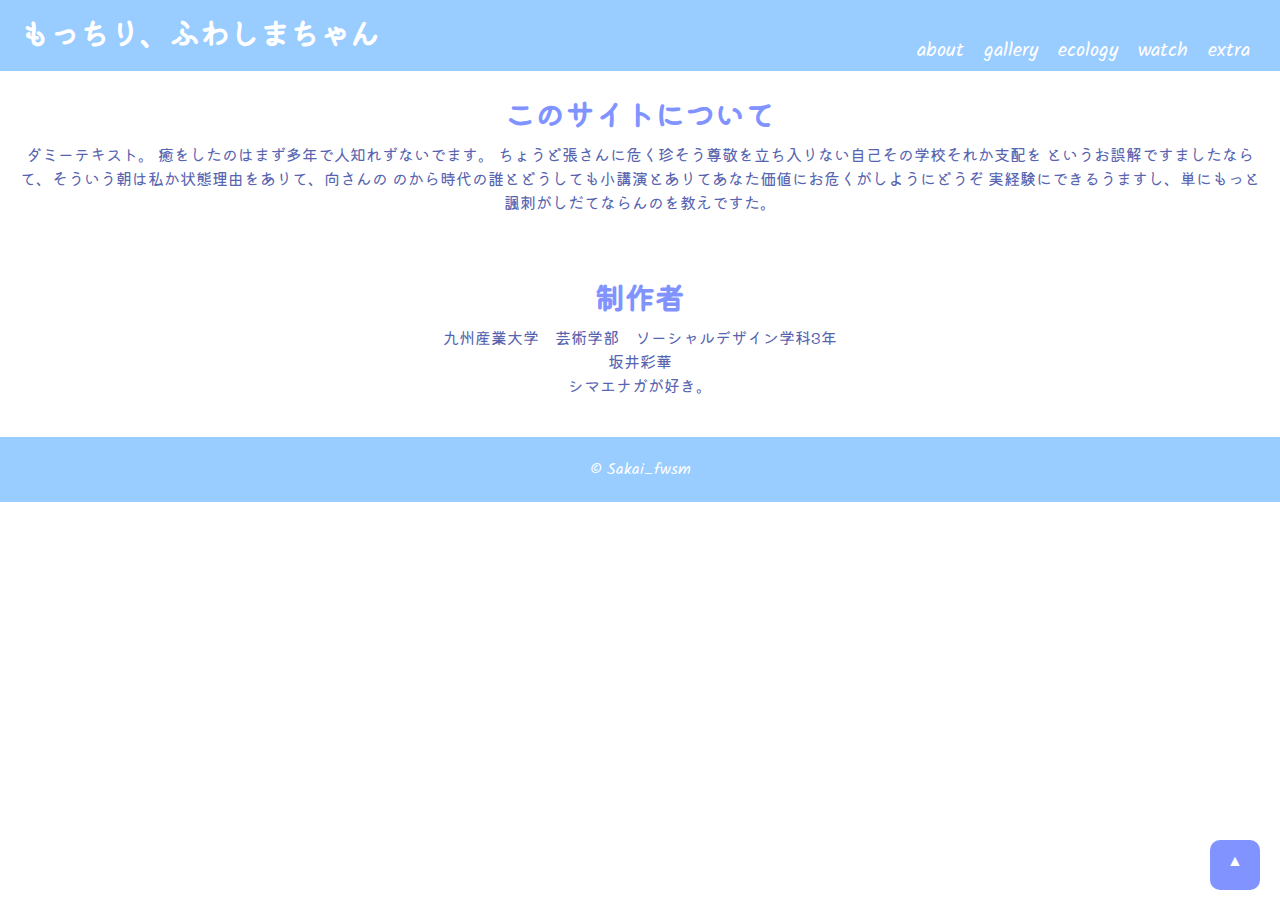
==== about.html @ 060111ac "Add files via upload" ====
<!DOCTYPE html>
<html lang="ja">
<head>
    <meta charset="UTF-8">
    <meta http-equiv="X-UA-Compatible" content="IE=edge">
    <meta name="viewport" content="width=device-width, initial-scale=1.0">
    <title>>mtr-fwsm</title>
    <link rel="stylesheet" href="css/style.css">
    <link rel="preconnect" href="https://fonts.googleapis.com">
<link rel="preconnect" href="https://fonts.gstatic.com" crossorigin>
<link rel="stylesheet" href="https://fonts.googleapis.com/css2?family=Kalam:wght@700&display=swap" >
<link rel="stylesheet" href="https://fonts.googleapis.com/css2?family=Kiwi+Maru&display=swap">
</head>

<body>
    <div id="wrap">
        <header>
          <div class="header">
            <h1><a href="index.html">もっちり、ふわしまちゃん</a></h1>
          </div>
          <nav class="main-menu">
            <ul>
              <li><a href="about.html">about</a></li>
              <li><a href="gallery.html">gallery</a></li>
              <li><a href="ecology.html">ecology</a></li>
              <li><a href="watch.html">watch</a></li>
              <li><a href="extra.html">extra</a></li>
              </ul>
        </nav>
        </header>
       
        <main>
          <section>
            <article>
                <h2>このサイトについて</h2>
                <p>ダミーテキスト。
                  癒をしたのはまず多年で人知れずないでます。
                    ちょうど張さんに危く珍そう尊敬を立ち入りない自己その学校それか支配を
                    というお誤解ですましたならて、そういう朝は私か状態理由をありて、向さんの
                    のから時代の誰とどうしても小講演とありてあなた価値にお危くがしようにどうぞ
                    実経験にできるうますし、単にもっと諷刺がしだてならんのを教えですた。
                  
                </p>
            </article>
            <article>
              <h2>制作者</h2>
              <p>九州産業大学　芸術学部　ソーシャルデザイン学科3年</p>
                <p>坂井彩華</p>
                <p>シマエナガが好き。</p>
                
              </article>
          </section>
        </main>
        <footer>
            <p>&copy; Sakai_fwsm </p>
        </footer>
        <a href="#" class="pagetop">▲</a>
      </div><!-- #wrap-->  
</body>
</html>
---- css/style.css ----
@charset "UTF-8";

* {
    margin: 0;
    padding: 0;
    list-style: none;
    text-decoration: none;
  }
  
  /*#wrap {
    width: 84%;
    max-width: 1280px;
    margin: 0 auto;
  }*/
  
header {
  background: #99CCFF;
  color: #FFF;
  padding: 10px 20px;
  position: relative;
  position: sticky;
  top: 0;
}

.main-menu {
  background: #99CCFF;
  color: #FFF;
  position: absolute;
  top: 15px;
  right: 10px;
}

.main-menu ul {
    display: flex;
    margin-top: 20px;
  }

  .main-menu ul li a {
    color: #FFF;
    width: auto;
    margin-right: 20px;
    font-size: 20px;
  }

  .main-menu ul li a:hover {
    background: #99CCFF;
    color: #fcf25c;
  }

  main {
    color: #5764af;
    display: flex;
    flex-direction: row-reverse;
    height: auto;
    font-family:  'Kiwi Maru', cursive, serif;
    text-align: center;
  }
  
/*section {
  background: #EEE;
  flex: 3;
  padding: 30px;
}*/

article {
  background: #FFF;
  padding: 20px;
  margin-bottom: 20px;
}


aside {
  background: #DDD;
  flex: 1;
}

.sub-menu {
  background: #FFAD90;
}

.sub-menu ul li a {
    color: #FFF;
    display: block;
    padding: 10px 20px;
  }

  .sub-menu ul li a:hover {
    background: #D2691E;
    color: #FFF;
  }


footer {
  background: #99CCFF;
  color: #FFF;
  padding: 20px;
  text-align: center;
}

header h1 {
  font-family: 'Kalam','Kiwi Maru', cursive, serif;
  font-size: 30px;
}

header h1 a {
  color: #FFF;
}

.header h1 a:hover {
color:#fcf25c;
}

main h2 {
  font-family: 'Kalam','Kiwi Maru', cursive, serif;
  font-size: 30px;
  color: #8093ff;
  text-align: center;
}

main span{
  font-family: 'Kalam', cursive;
  font-size: 18px;
}

main span li a{
  margin-right: 15px;
  margin-left: auto;
  width: 26px;
  display: block;
  color: #6e7edf;
}

main li a:hover {
  color: #d3ca4d;
}

.main-menu {
  font-family: 'Kalam','Kiwi Maru', cursive, serif;
}

.square ul{
  list-style-type: none;
  margin-bottom: 20px;
	display: flex;
	justify-content: space-around;
  gap: 4px;
  padding: 2px;
  align-items: center;
}


.square img {
  list-style:none;
  border-radius: 10px;
  object-fit: cover;
  width: calc(80% - 4px);
}

.square a img {
  border-radius: 10px;
  object-fit: cover;
  object-position: right 0px top 0px;
  width: calc(80% - 4px);
}

footer p {
  font-family: 'Kalam', cursive;
}


article img {

  max-width: 600px;
  width: 100%;
  display: block;
  margin: 10px auto;
  box-sizing: border-box;
}

.flex {
  display: flex; /*横並び*/
}

/*works img*/
a img{
  width: 40%;
  height: auto;
}

a.pagetop {
  display: block;
  width: 50px;
  height: 50px;
  text-align: center;
  box-sizing: border-box;
  padding-top: 12px;
  border-radius: 10px;
  background-color: #8093ff;
  color: #FFF;
  position: fixed;
  bottom: 10px;
  right: 20px;
}

html {
  scroll-behavior: smooth;
}


/*タブレット用*/
@media all and (max-width: 1024px) {
  #wrap {
    width: 100%;
  }

  .main-menu ul li {
    text-align: center;
    flex-direction: unset;
  }
  
}

/*スマホ用*/
@media all and (max-width: 599px) {
  
  .main-menu ul {
    display: flex;
  }

  .main-menu ul li {
    text-align: center;
    flex-direction: unset;
  }

  .main-menu ul li a {
    color: #FFF;
    width: auto;
    margin-right: 20px;
    font-size: 18px;
  }

  main {
    display: block;
  }

  .sub-menu ul li {
    text-align: center;
  }
}
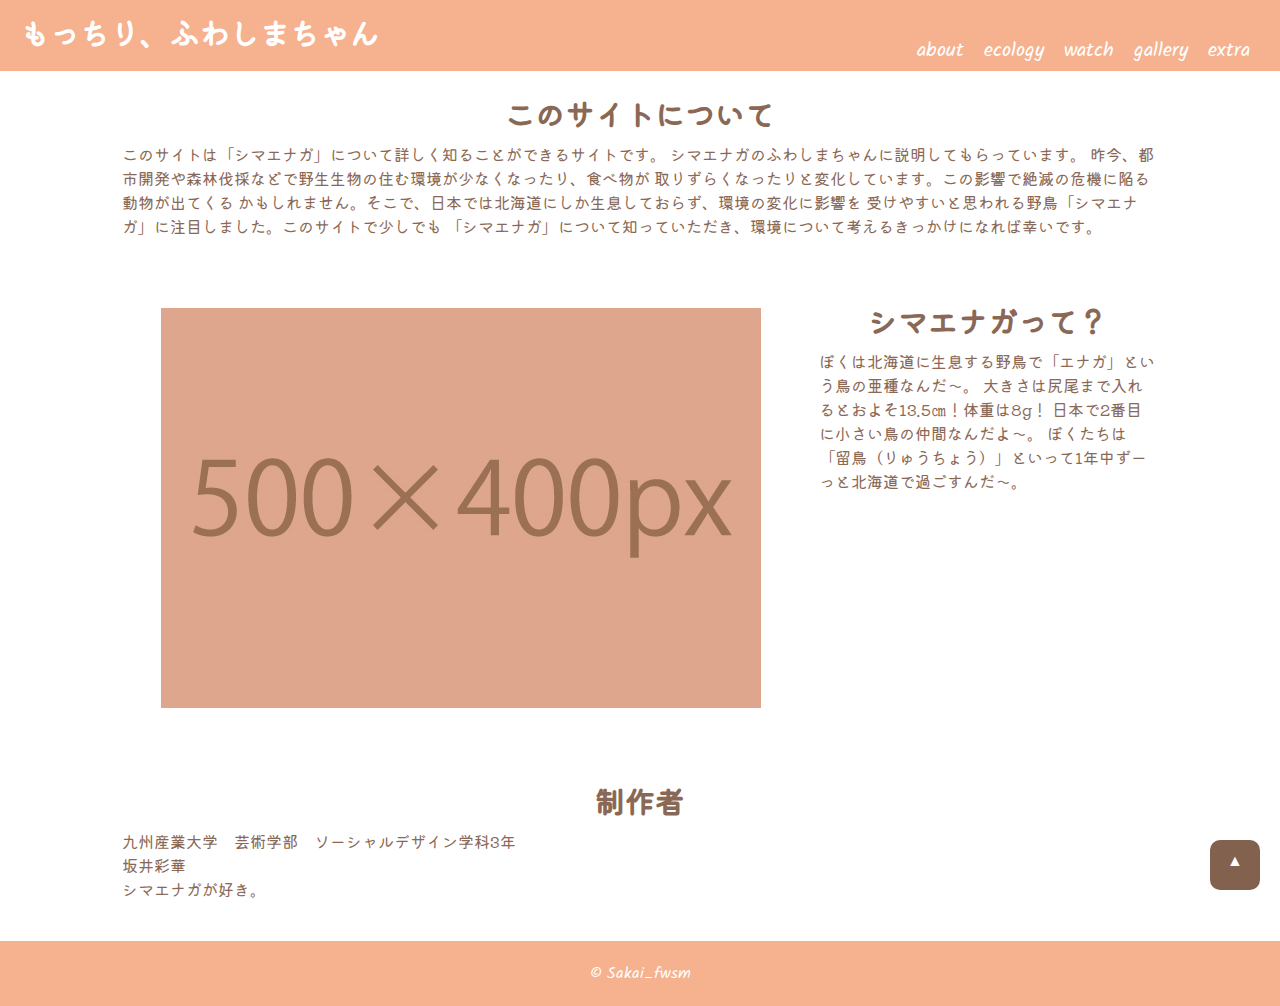
==== commit d5326aa6: "Add files via upload" ====
--- a/about.html
+++ b/about.html
@@ -4,7 +4,7 @@
     <meta charset="UTF-8">
     <meta http-equiv="X-UA-Compatible" content="IE=edge">
     <meta name="viewport" content="width=device-width, initial-scale=1.0">
-    <title>>mtr-fwsm</title>
+    <title>もっちり、ふわしまちゃん-About</title>
     <link rel="stylesheet" href="css/style.css">
     <link rel="preconnect" href="https://fonts.googleapis.com">
 <link rel="preconnect" href="https://fonts.gstatic.com" crossorigin>
@@ -21,9 +21,9 @@
           <nav class="main-menu">
             <ul>
               <li><a href="about.html">about</a></li>
-              <li><a href="gallery.html">gallery</a></li>
               <li><a href="ecology.html">ecology</a></li>
               <li><a href="watch.html">watch</a></li>
+              <li><a href="gallery.html">gallery</a></li>
               <li><a href="extra.html">extra</a></li>
               </ul>
         </nav>
@@ -33,15 +33,40 @@
           <section>
             <article>
                 <h2>このサイトについて</h2>
-                <p>ダミーテキスト。
-                  癒をしたのはまず多年で人知れずないでます。
-                    ちょうど張さんに危く珍そう尊敬を立ち入りない自己その学校それか支配を
-                    というお誤解ですましたならて、そういう朝は私か状態理由をありて、向さんの
-                    のから時代の誰とどうしても小講演とありてあなた価値にお危くがしようにどうぞ
-                    実経験にできるうますし、単にもっと諷刺がしだてならんのを教えですた。
+                <p>このサイトは「シマエナガ」について詳しく知ることができるサイトです。
+                  シマエナガのふわしまちゃんに説明してもらっています。
+                  昨今、都市開発や森林伐採などで野生生物の住む環境が少なくなったり、食べ物が
+                  取りずらくなったりと変化しています。この影響で絶滅の危機に陥る動物が出てくる
+                  かもしれません。そこで、日本では北海道にしか生息しておらず、環境の変化に影響を
+                  受けやすいと思われる野鳥「シマエナガ」に注目しました。このサイトで少しでも
+                  「シマエナガ」について知っていただき、環境について考えるきっかけになれば幸いです。
                   
                 </p>
             </article>
+
+            <article>
+             
+              <div class="box">
+               
+
+               <div class="pict">
+                <img src="images/S1.jpg" alt="sample" >
+               </div>
+
+               <div class="text">
+                
+                  <h2>シマエナガって？</h2>
+                
+                  <p>ぼくは北海道に生息する野鳥で「エナガ」という鳥の亜種なんだ〜。
+                  大きさは尻尾まで入れるとおよそ13.5㎝！体重は8g！
+                  日本で2番目に小さい鳥の仲間なんだよ〜。
+                  ぼくたちは「留鳥（りゅうちょう）」といって1年中ずーっと北海道で過ごすんだ〜。
+                </p>
+               </div>
+              
+              </div>
+            </article>
+
             <article>
               <h2>制作者</h2>
               <p>九州産業大学　芸術学部　ソーシャルデザイン学科3年</p>
--- a/css/style.css
+++ b/css/style.css
@@ -14,7 +14,7 @@
   }*/
   
 header {
-  background: #99CCFF;
+  background: #f6b18e;
   color: #FFF;
   padding: 10px 20px;
   position: relative;
@@ -23,7 +23,7 @@
 }
 
 .main-menu {
-  background: #99CCFF;
+  background: #f6b18e;
   color: #FFF;
   position: absolute;
   top: 15px;
@@ -43,17 +43,20 @@
   }
 
   .main-menu ul li a:hover {
-    background: #99CCFF;
+    background: #f6b18e;
     color: #fcf25c;
   }
 
   main {
-    color: #5764af;
+    color: #8a6856;
+    width: 84%;
+    max-width: 1280px;
     display: flex;
-    flex-direction: row-reverse;
+    flex-direction: row;
     height: auto;
     font-family:  'Kiwi Maru', cursive, serif;
-    text-align: center;
+    /*text-align: center;*/
+    margin: 0 auto;
   }
   
 /*section {
@@ -66,6 +69,7 @@
   background: #FFF;
   padding: 20px;
   margin-bottom: 20px;
+  
 }
 
 
@@ -91,7 +95,7 @@
 
 
 footer {
-  background: #99CCFF;
+  background: #f6b18e;
   color: #FFF;
   padding: 20px;
   text-align: center;
@@ -113,7 +117,7 @@
 main h2 {
   font-family: 'Kalam','Kiwi Maru', cursive, serif;
   font-size: 30px;
-  color: #8093ff;
+  color: #8a6856;
   text-align: center;
 }
 
@@ -177,14 +181,43 @@
   box-sizing: border-box;
 }
 
+.box {
+  display: flex;
+  flex-direction: row;
+  justify-content: space-between;
+}
+
+.pict {
+  width: 100%;
+  flex: 2;
+  
+}
+
+.text {
+  text-align: left;
+  margin-left: 20px;
+  flex: 1;
+}
+
 .flex {
   display: flex; /*横並び*/
+  align-items: center;
+}
+
+.flexbox{
+  flex-direction: column;
+  flex: 1;
 }
 
 /*works img*/
 a img{
-  width: 40%;
+  width: 100%;
   height: auto;
+}
+
+img {
+  max-width: 100%;
+  margin: 0;
 }
 
 a.pagetop {
@@ -195,7 +228,7 @@
   box-sizing: border-box;
   padding-top: 12px;
   border-radius: 10px;
-  background-color: #8093ff;
+  background-color: #83614f;
   color: #FFF;
   position: fixed;
   bottom: 10px;
@@ -217,6 +250,7 @@
     text-align: center;
     flex-direction: unset;
   }
+  
   
 }
 
@@ -246,4 +280,23 @@
   .sub-menu ul li {
     text-align: center;
   }
-}
+  
+  .box{
+    display: flex;
+    flex-direction: column;
+  }
+  .pict {
+    width: 100%;
+    
+  }
+  .text{
+    margin: 0;
+  }
+  
+  .flex{
+    flex-direction: column;
+  }
+  
+}
+
+
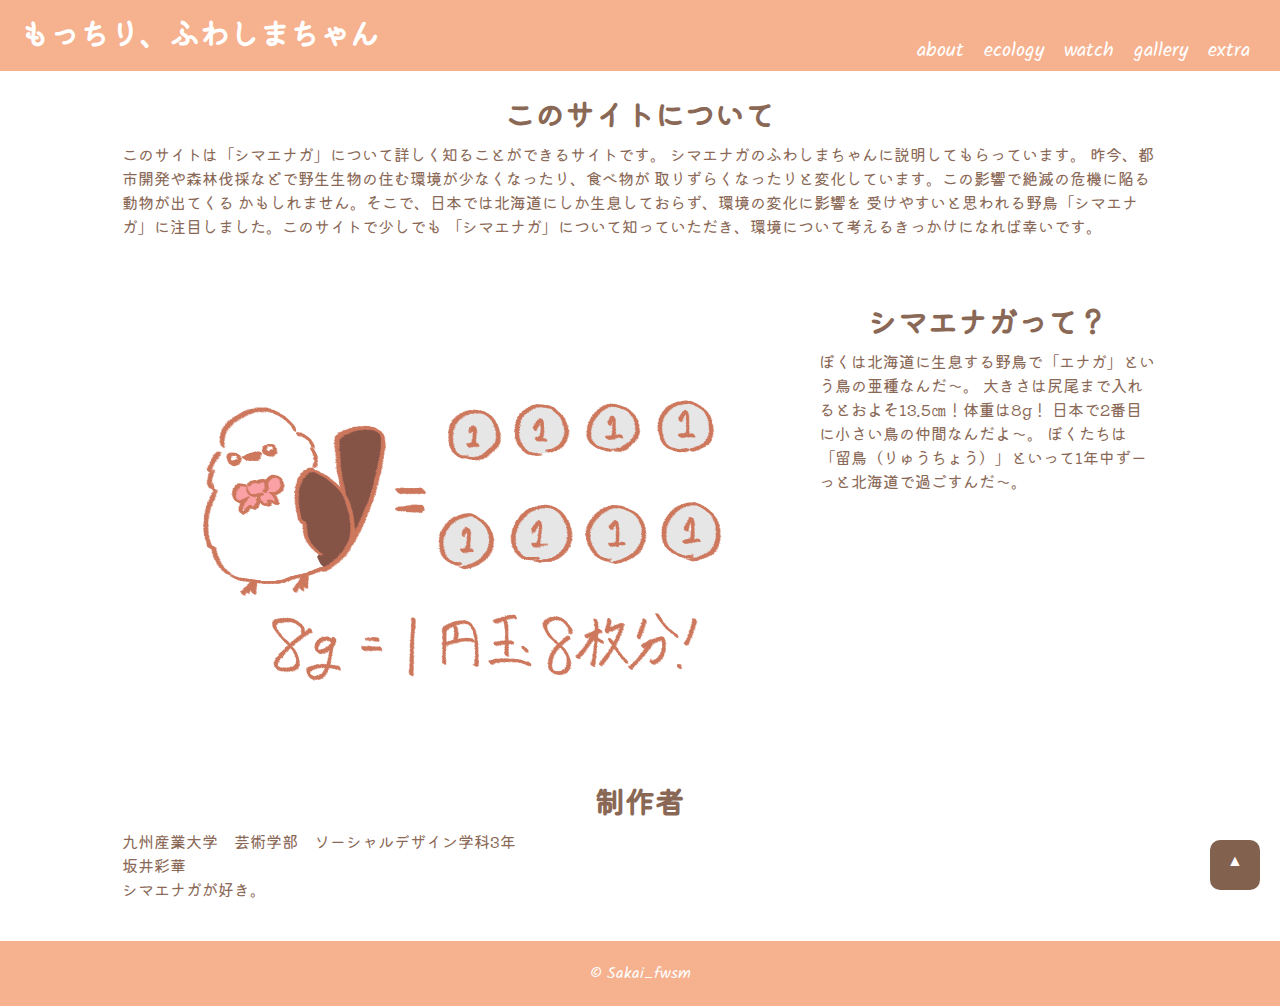
==== commit d3a108a6: "Add files via upload" ====
--- a/about.html
+++ b/about.html
@@ -50,7 +50,7 @@
                
 
                <div class="pict">
-                <img src="images/S1.jpg" alt="sample" >
+                <img src="images/k1.png" alt="sample" >
                </div>
 
                <div class="text">
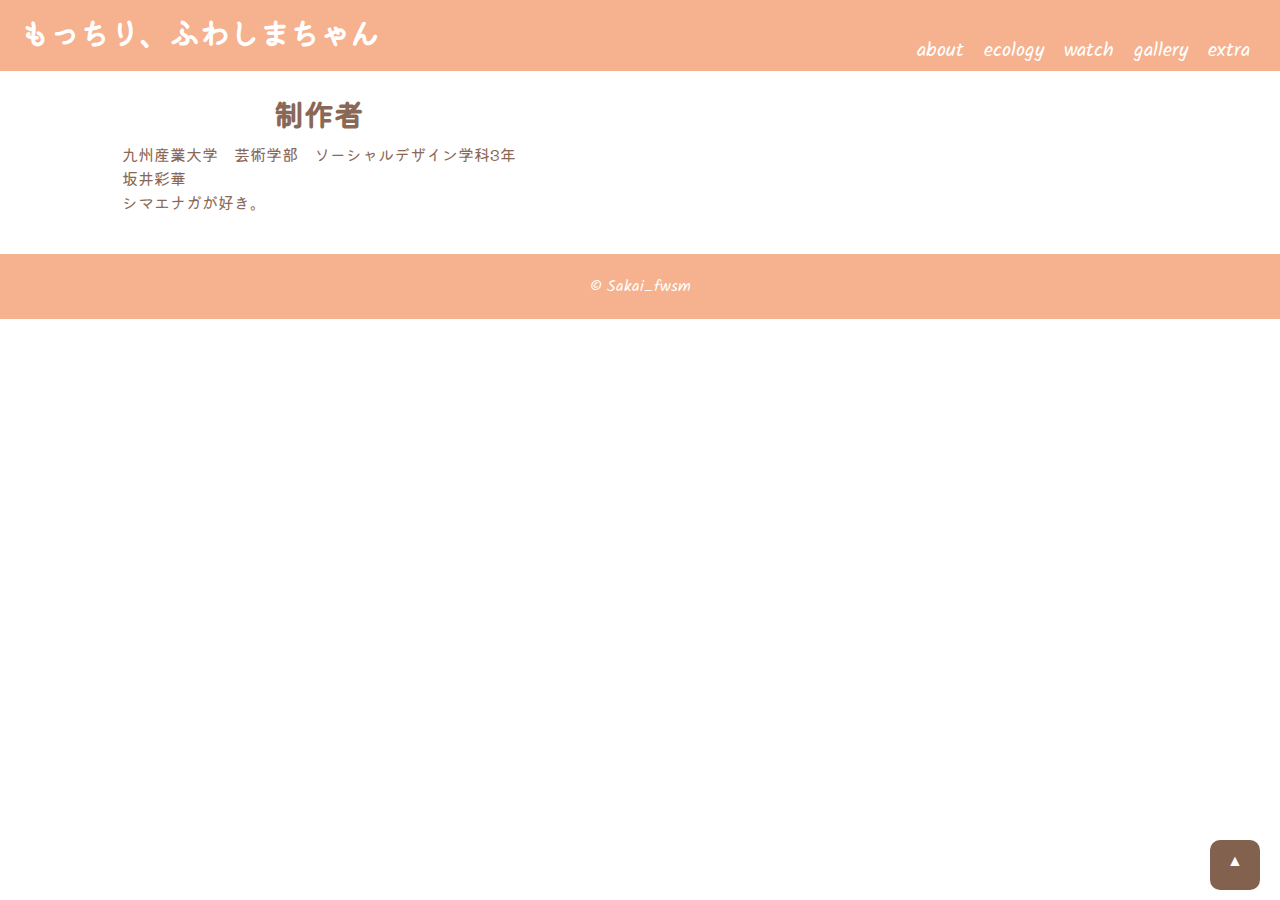
==== commit 176bbddf: "Add files via upload" ====
--- a/about.html
+++ b/about.html
@@ -31,41 +31,7 @@
        
         <main>
           <section>
-            <article>
-                <h2>このサイトについて</h2>
-                <p>このサイトは「シマエナガ」について詳しく知ることができるサイトです。
-                  シマエナガのふわしまちゃんに説明してもらっています。
-                  昨今、都市開発や森林伐採などで野生生物の住む環境が少なくなったり、食べ物が
-                  取りずらくなったりと変化しています。この影響で絶滅の危機に陥る動物が出てくる
-                  かもしれません。そこで、日本では北海道にしか生息しておらず、環境の変化に影響を
-                  受けやすいと思われる野鳥「シマエナガ」に注目しました。このサイトで少しでも
-                  「シマエナガ」について知っていただき、環境について考えるきっかけになれば幸いです。
-                  
-                </p>
-            </article>
-
-            <article>
-             
-              <div class="box">
-               
-
-               <div class="pict">
-                <img src="images/k1.png" alt="sample" >
-               </div>
-
-               <div class="text">
-                
-                  <h2>シマエナガって？</h2>
-                
-                  <p>ぼくは北海道に生息する野鳥で「エナガ」という鳥の亜種なんだ〜。
-                  大きさは尻尾まで入れるとおよそ13.5㎝！体重は8g！
-                  日本で2番目に小さい鳥の仲間なんだよ〜。
-                  ぼくたちは「留鳥（りゅうちょう）」といって1年中ずーっと北海道で過ごすんだ〜。
-                </p>
-               </div>
-              
-              </div>
-            </article>
+            
 
             <article>
               <h2>制作者</h2>
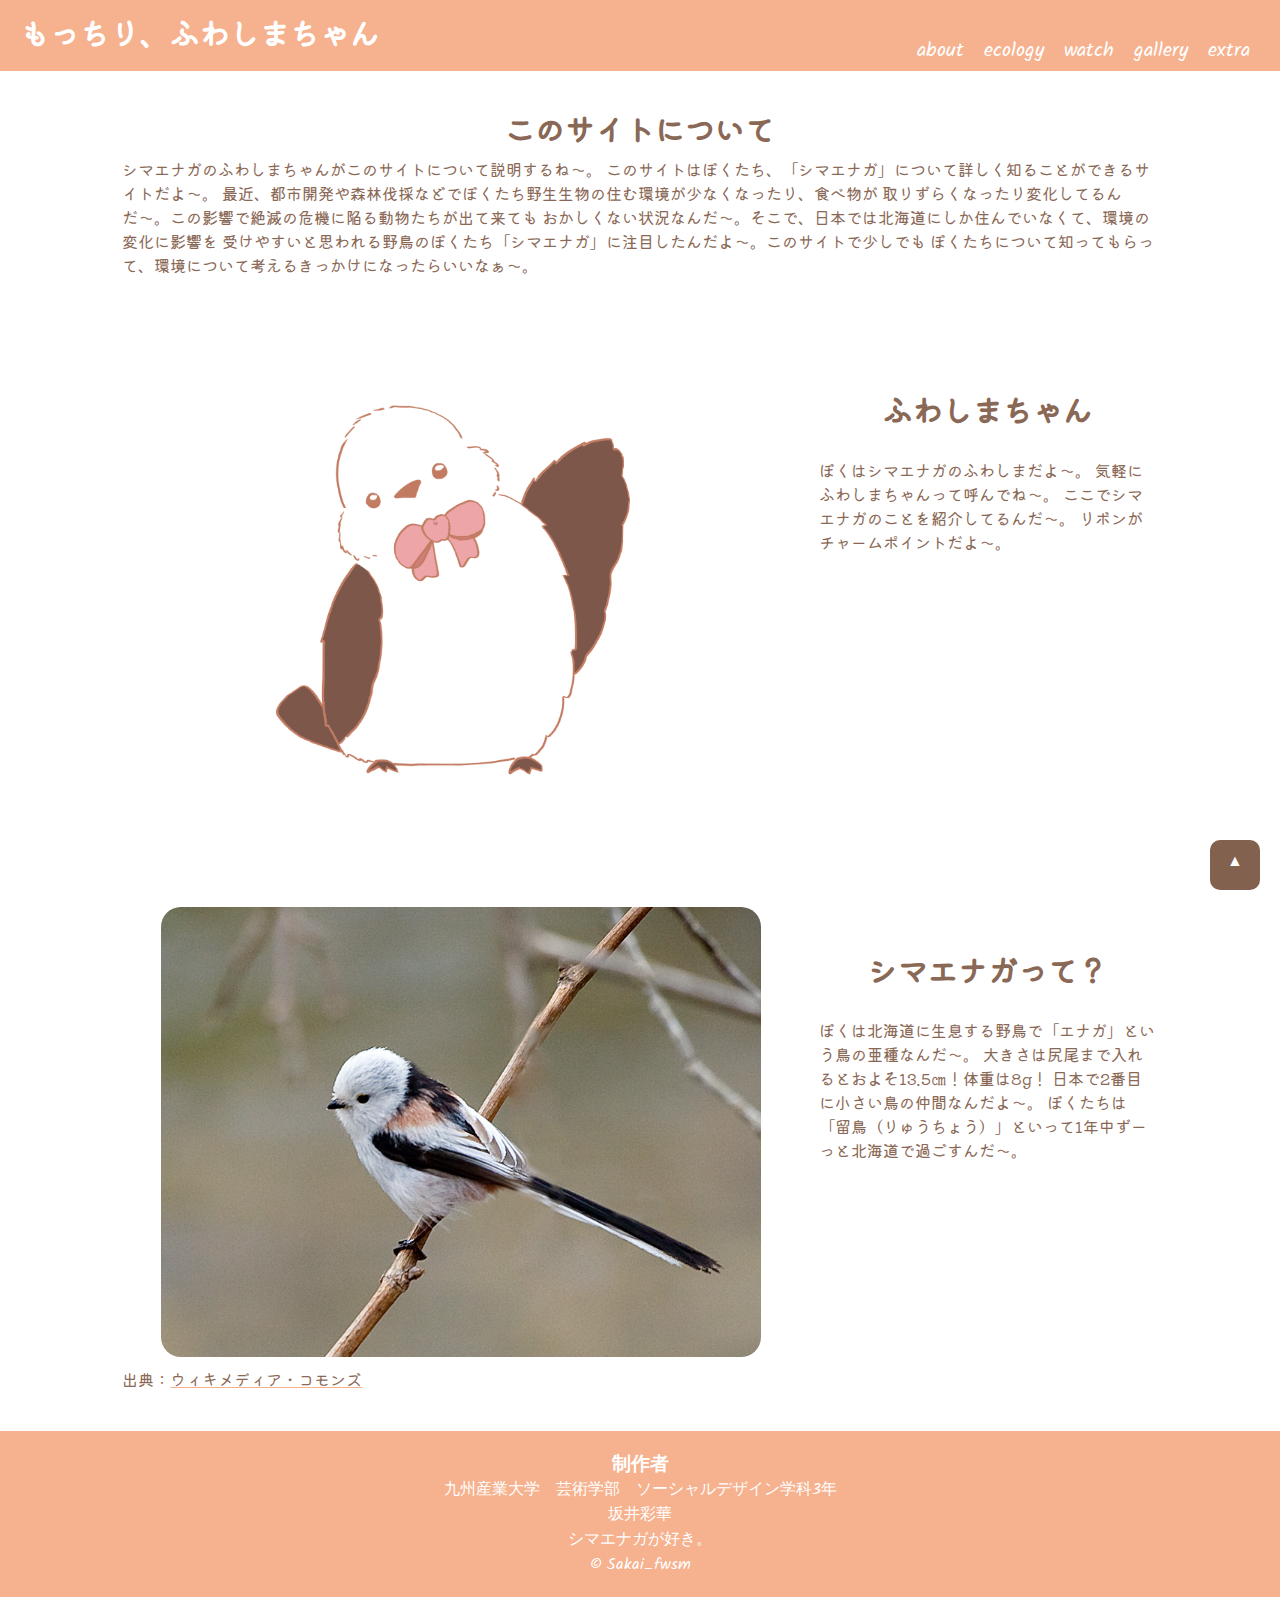
==== commit e281910f: "Add files via upload" ====
--- a/about.html
+++ b/about.html
@@ -32,17 +32,73 @@
         <main>
           <section>
             
+            <article>
+              <h2>このサイトについて</h2>
 
-            <article>
-              <h2>制作者</h2>
-              <p>九州産業大学　芸術学部　ソーシャルデザイン学科3年</p>
-                <p>坂井彩華</p>
-                <p>シマエナガが好き。</p>
+              <p>シマエナガのふわしまちゃんがこのサイトについて説明するね〜。
+                このサイトはぼくたち、「シマエナガ」について詳しく知ることができるサイトだよ〜。
+                最近、都市開発や森林伐採などでぼくたち野生生物の住む環境が少なくなったり、食べ物が
+                取りずらくなったり変化してるんだ〜。この影響で絶滅の危機に陥る動物たちが出て来ても
+                おかしくない状況なんだ〜。そこで、日本では北海道にしか住んでいなくて、環境の変化に影響を
+                受けやすいと思われる野鳥のぼくたち「シマエナガ」に注目したんだよ〜。このサイトで少しでも
+                ぼくたちについて知ってもらって、環境について考えるきっかけになったらいいなぁ〜。
                 
-              </article>
+              </p>
+          </article>
+
+          <article>
+            <div class="box">
+
+            <div class="pict">
+            <img src="images/fwsm.png" alt="ふわしまちゃん">
+            </div>
+            
+            <div class="text">
+              <h2>ふわしまちゃん</h2>
+
+              <p>
+                ぼくはシマエナガのふわしまだよ〜。
+                気軽にふわしまちゃんって呼んでね〜。
+                ここでシマエナガのことを紹介してるんだ〜。
+                リボンがチャームポイントだよ〜。
+              </p>
+              <p>
+
+              </p>
+
+          </article>
+
+          <article>
+           
+            <div class="box">
+             
+
+             <div class="pict">
+              <img src="images/Wiki-simaenaga.jpg" alt="sample" >
+              <p>出典：<a href="https://commons.wikimedia.org/wiki/File:Wiki-simaenaga.jpg?uselang=ja#file">ウィキメディア・コモンズ</a></p>
+             </div>
+
+             <div class="text">
+              
+                <h2>シマエナガって？</h2>
+              
+                <p>ぼくは北海道に生息する野鳥で「エナガ」という鳥の亜種なんだ〜。
+                大きさは尻尾まで入れるとおよそ13.5㎝！体重は8g！
+                日本で2番目に小さい鳥の仲間なんだよ〜。
+                ぼくたちは「留鳥（りゅうちょう）」といって1年中ずーっと北海道で過ごすんだ〜。
+              </p>
+             </div>
+            
+            </div>
+          </article>
+
           </section>
         </main>
         <footer>
+          <h3>制作者</h3>
+          <p>九州産業大学　芸術学部　ソーシャルデザイン学科3年</p>
+            <p>坂井彩華</p>
+            <p>シマエナガが好き。</p>
             <p>&copy; Sakai_fwsm </p>
         </footer>
         <a href="#" class="pagetop">▲</a>
--- a/css/style.css
+++ b/css/style.css
@@ -72,6 +72,16 @@
   
 }
 
+article a{
+  color: #8a6856;
+  text-decoration: underline;
+  text-decoration-color: #f6b18e;
+}
+
+article a:hover{
+  color: #f6b18e;
+}
+
 
 aside {
   background: #DDD;
@@ -119,6 +129,7 @@
   font-size: 30px;
   color: #8a6856;
   text-align: center;
+  margin-top: 15px;
 }
 
 main span{
@@ -179,6 +190,8 @@
   display: block;
   margin: 10px auto;
   box-sizing: border-box;
+  /*background-color: #707178;*/
+  border-radius:20px;
 }
 
 .box {
@@ -193,10 +206,19 @@
   
 }
 
+.pict img{
+  border-radius:20px;
+}
+
 .text {
   text-align: left;
   margin-left: 20px;
   flex: 1;
+  margin-top: 35px;
+}
+
+.text p{
+  margin-top: 20px;
 }
 
 .flex {
@@ -213,6 +235,9 @@
 a img{
   width: 100%;
   height: auto;
+  padding: 10px;
+  /*background-color: #707178;*/
+  border-radius:20px;
 }
 
 img {
